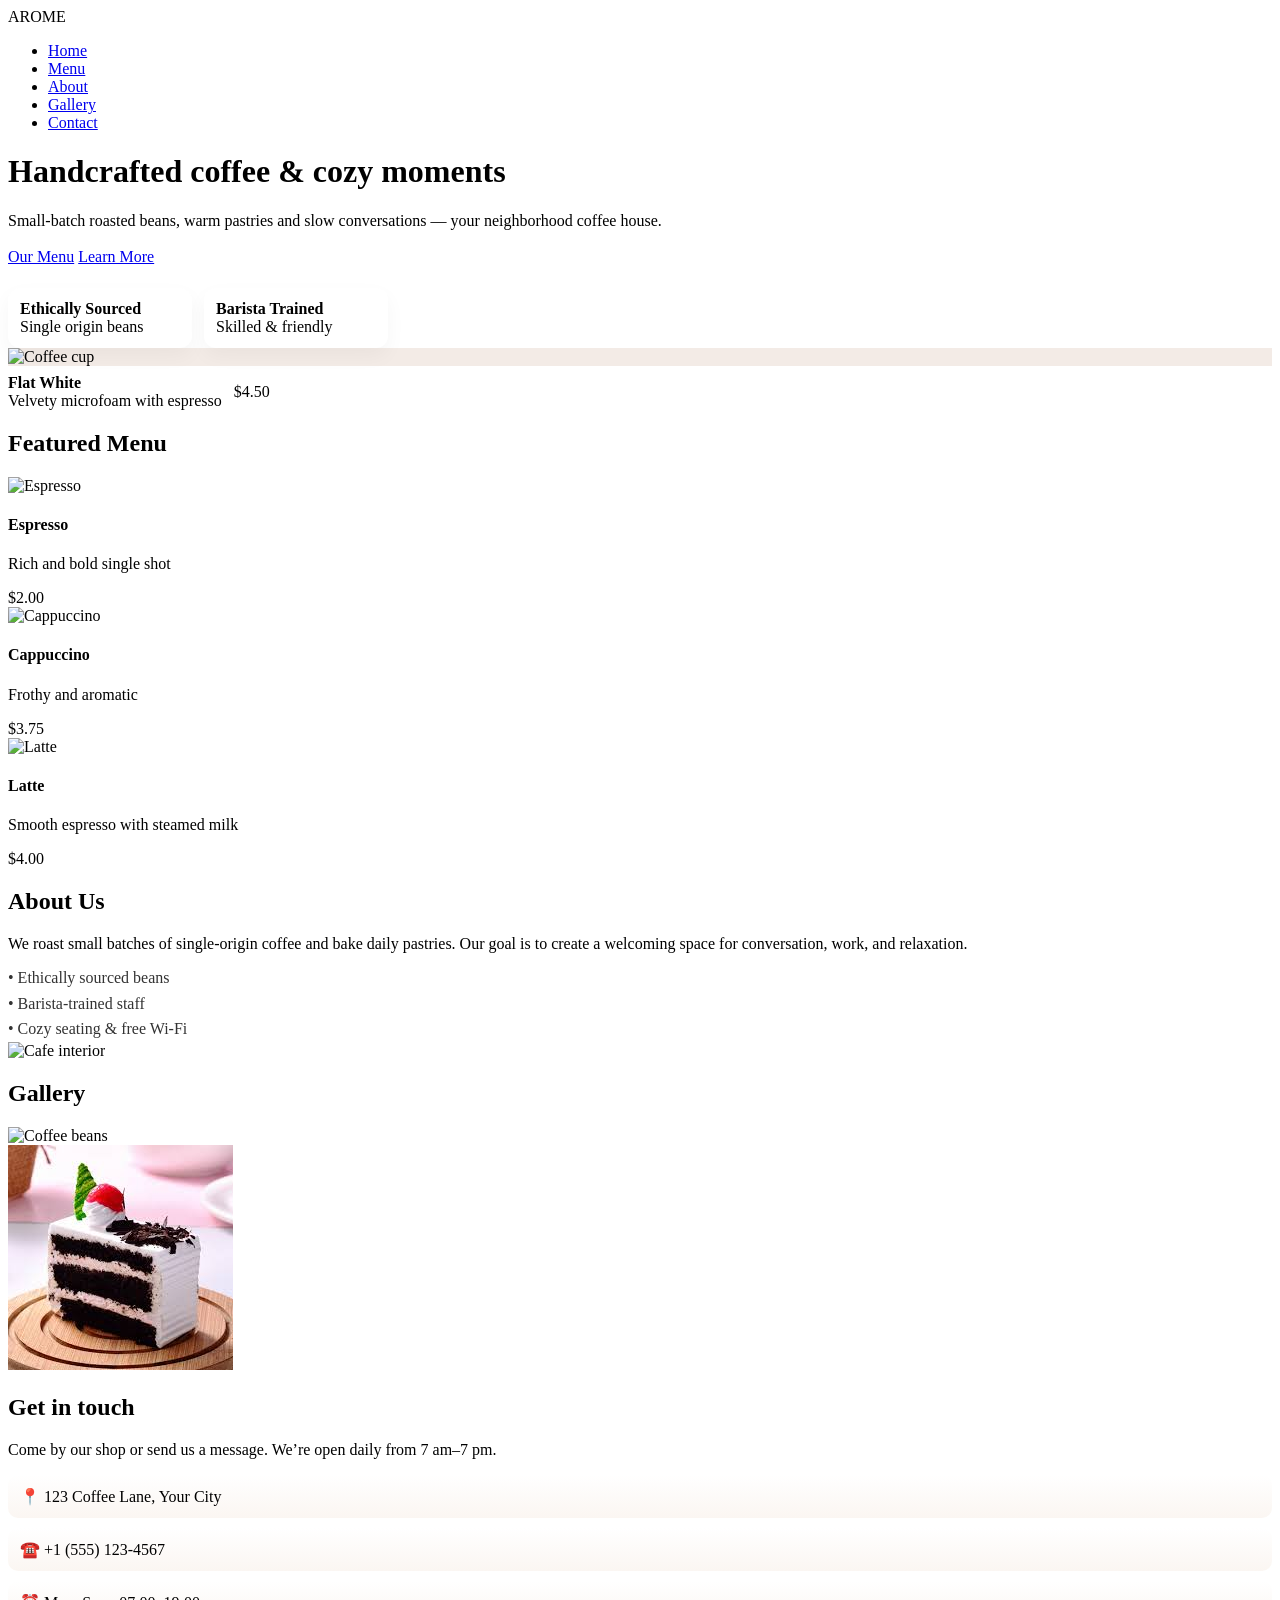
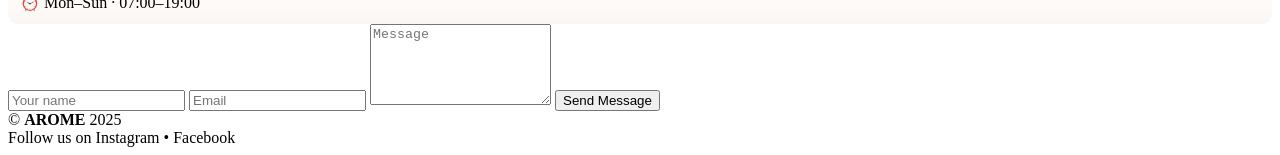
==== index.html @ aac61afc "Rename newindex.html to index.html" ====
<!doctype html>
<html lang="en">

<head>
  <meta charset="utf-8" />
  <meta name="viewport" content="width=device-width,initial-scale=1" />
  <title>Arome — Coffee Shop</title>


  <link href="https://fonts.googleapis.com/css2?family=Inter:wght@300;400;600;700;800&display=swap" rel="stylesheet">


  <link rel="stylesheet" href="stylesheet3.css">

</head>

<body>

  <header class="site-header">
    <div class="wrap topbar">
      <div class="brand">AROME</div>

      <nav class="topnav" aria-label="Primary navigation">
        <ul>
          <li><a href="#home">Home</a></li>
          <li><a href="#menu">Menu</a></li>
          <li><a href="#about">About</a></li>
          <li><a href="#gallery">Gallery</a></li>
          <li><a class="cta" href="#contact">Contact</a></li>
        </ul>
      </nav>
    </div>

    <div class="wrap hero" id="home">
      <div class="hero-left">
        <div class="fade-up">
          <h1>Handcrafted coffee & cozy moments</h1>
          <p class="muted">Small-batch roasted beans, warm pastries and slow conversations — your neighborhood coffee
            house.</p>

          <div class="cta-row" style="margin-top:18px">
            <a class="btn primary" href="#menu">Our Menu</a>
            <a class="btn ghost" href="#about">Learn More</a>
          </div>
        </div>

        <div style="display:flex;gap:12px;margin-top:22px;flex-wrap:wrap">
          <div
            style="background:#fff;padding:12px;border-radius:12px;box-shadow:0 8px 20px rgba(20,16,12,0.04);min-width:160px">
            <div style="font-weight:700">Ethically Sourced</div>
            <div class="muted small">Single origin beans</div>
          </div>
          <div
            style="background:#fff;padding:12px;border-radius:12px;box-shadow:0 8px 20px rgba(20,16,12,0.04);min-width:160px">
            <div style="font-weight:700">Barista Trained</div>
            <div class="muted small">Skilled & friendly</div>
          </div>
        </div>
      </div>

      <div>
        <div class="card fade-up delay">
          <div class="coffee-thumb" style="background:#f3ebe6">
            <img
              src="https://images.unsplash.com/photo-1509042239860-f550ce710b93?q=80&w=1200&auto=format&fit=crop&s=placeholder"
              alt="Coffee cup" style="width:100%;height:100%;display:block;object-fit:cover">
          </div>

          <div style="display:flex;align-items:center;gap:12px;margin-top:8px">
            <div>
              <strong>Flat White</strong>
              <div class="muted small">Velvety microfoam with espresso</div>
            </div>
            <div class="coffee-price">$4.50</div>
          </div>
        </div>
      </div>
    </div>
  </header>

  <main class="wrap">
    <section id="menu">
      <h2 class="section-title">Featured Menu</h2>

      <div class="menu-grid">
        <article class="menu-card fade-up">
          <img
            src="https://images.unsplash.com/photo-1511920170033-f8396924c348?q=80&w=800&auto=format&fit=crop&s=placeholder"
            alt="Espresso">
          <div class="meta">
            <h4>Espresso</h4>
            <p class="muted">Rich and bold single shot</p>
          </div>
          <div class="price">$2.00</div>
        </article>

        <article class="menu-card fade-up delay">
          <img
            src="https://images.unsplash.com/photo-1495474472287-4d71bcdd2085?q=80&w=800&auto=format&fit=crop&s=placeholder"
            alt="Cappuccino">
          <div class="meta">
            <h4>Cappuccino</h4>
            <p class="muted">Frothy and aromatic</p>
          </div>
          <div class="price">$3.75</div>
        </article>

        <article class="menu-card fade-up" style="animation-delay:.36s">
          <img
            src="https://images.unsplash.com/photo-1504754524776-8f4f37790ca0?q=80&w=800&auto=format&fit=crop&s=placeholder"
            alt="Latte">
          <div class="meta">
            <h4>Latte</h4>
            <p class="muted">Smooth espresso with steamed milk</p>
          </div>
          <div class="price">$4.00</div>
        </article>
      </div>
    </section>

    <section id="about">
      <h2 class="section-title">About Us</h2>
      <div class="about-grid">
        <div class="fade-up">
          <p class="muted" style="margin-bottom:12px">We roast small batches of single-origin coffee and bake daily
            pastries. Our goal is to create a welcoming space for conversation, work, and relaxation.</p>
          <ul style="list-style:none;padding-left:0;margin:0;color:#333;line-height:1.6">
            <li>• Ethically sourced beans</li>
            <li>• Barista-trained staff</li>
            <li>• Cozy seating & free Wi-Fi</li>
          </ul>
        </div>

        <div class="fade-up delay">
          <img
            src="https://images.unsplash.com/photo-1525457130190-3b2f7b9f2c96?q=80&w=1000&auto=format&fit=crop&s=placeholder"
            alt="Cafe interior">
        </div>
      </div>
    </section>

    <section id="gallery">
      <h2 class="section-title">Gallery</h2>
      <div class="gallery">
        <img
          src="https://images.unsplash.com/photo-1498804103079-a6351b050096?q=80&w=1200&auto=format&fit=crop&s=placeholder"
          alt="Coffee beans">
        <div class="stack">
          <img
            src="[data-uri]"
            alt="">
          <img src="https://encrypted-tbn0.gstatic.com/images?q=tbn:ANd9GcQMoLE6TZ_ADURDkSLPQWRAtfbE8QhmDcyB6g&s"
            alt="">
        </div>
      </div>
    </section>

    <section id="contact">
      <h2 class="section-title">Get in touch</h2>
      <div class="contact-grid">
        <div class="info-card fade-up">
          <p class="muted">Come by our shop or send us a message. We’re open daily from 7 am–7 pm.</p>
          <div style="display:grid;gap:10px;margin-top:12px">
            <div style="background:linear-gradient(180deg,#fff,#fbf6f2);padding:12px;border-radius:10px">📍 123 Coffee
              Lane, Your City</div>
            <div style="background:linear-gradient(180deg,#fff,#fbf6f2);padding:12px;border-radius:10px">☎️ +1 (555)
              123-4567</div>
            <div style="background:linear-gradient(180deg,#fff,#fbf6f2);padding:12px;border-radius:10px">⏰ Mon–Sun ·
              07:00–19:00</div>
          </div>
        </div>

        <form class="contact-form fade-up delay" onsubmit="return false;">
          <input type="text" placeholder="Your name" required>
          <input type="email" placeholder="Email" required>
          <textarea rows="5" placeholder="Message"></textarea>
          <button type="submit">Send Message</button>
        </form>
      </div>
    </section>
  </main>

  <footer class="site-footer">
    <div class="wrap footer-inner">
      <div>© <strong>AROME</strong> 2025</div>
      <div class="muted">Follow us on Instagram • Facebook</div>
    </div>
  </footer>

</body>

</html>
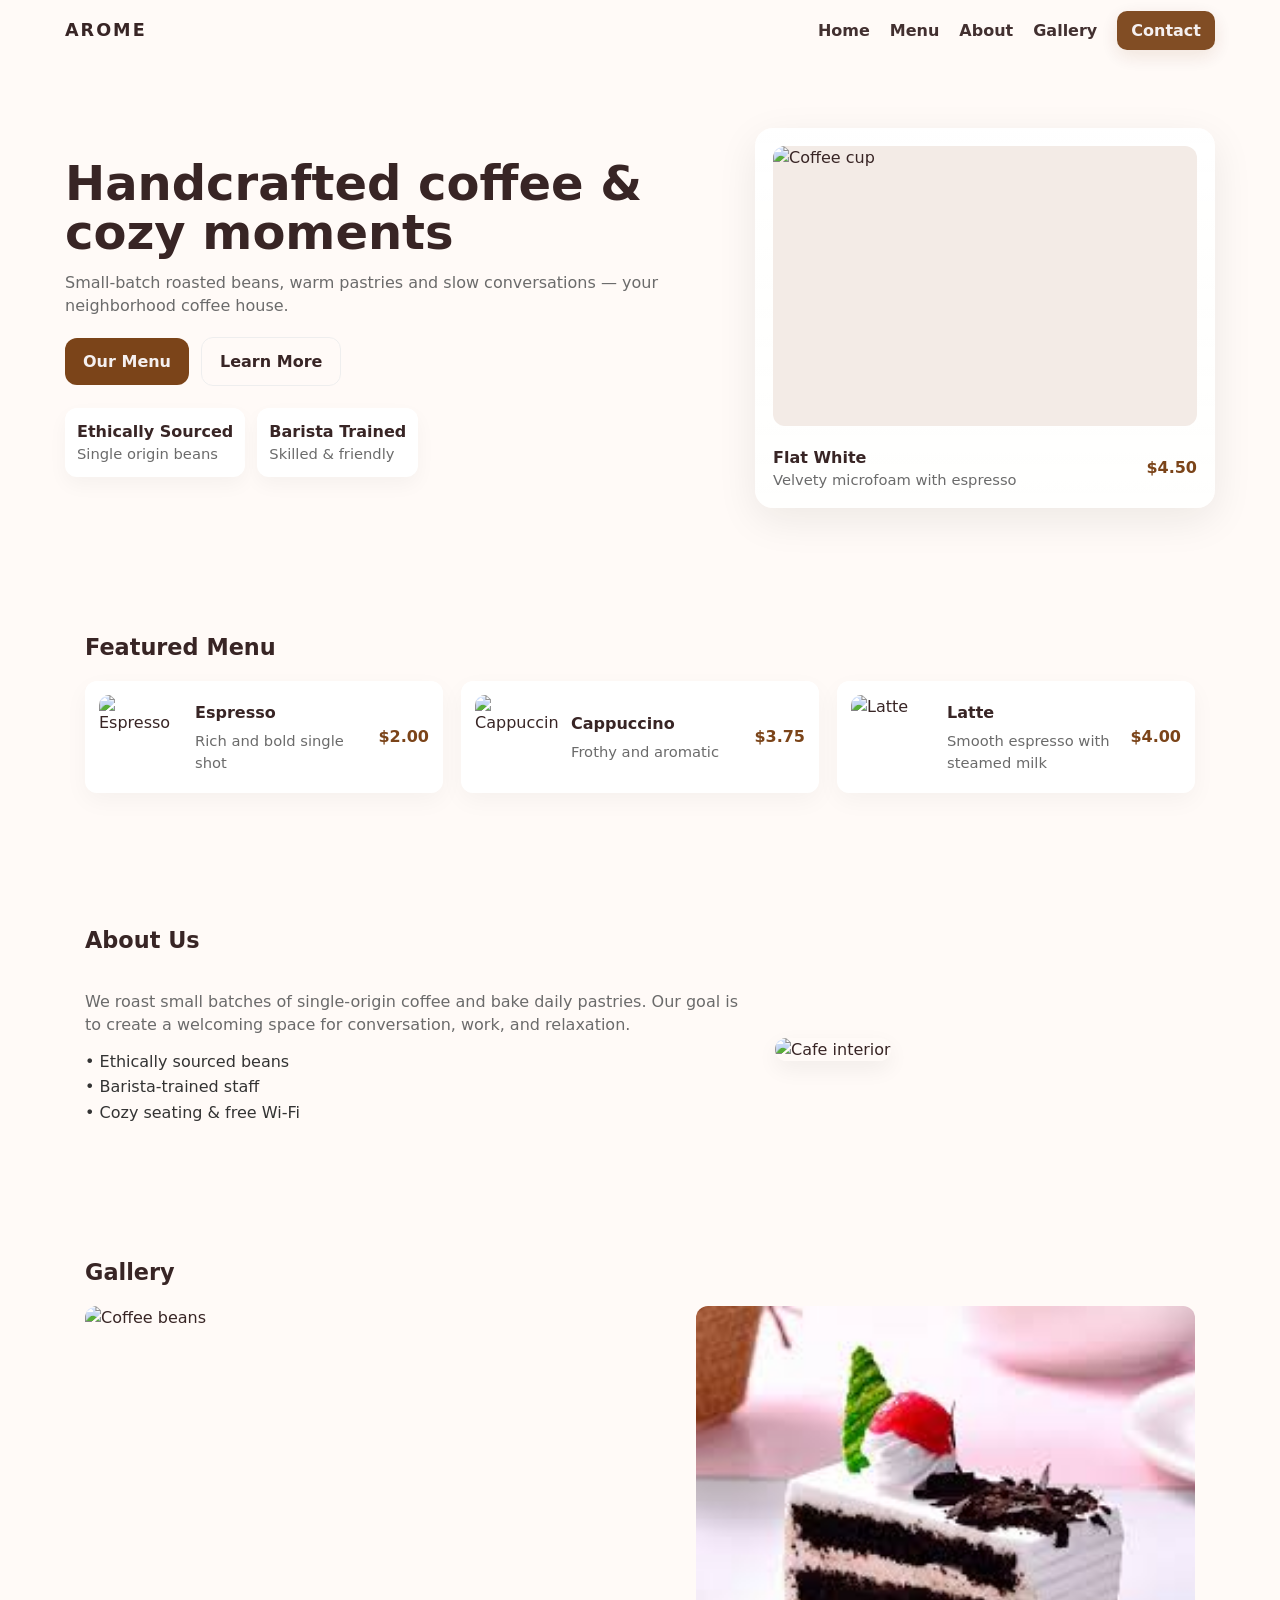
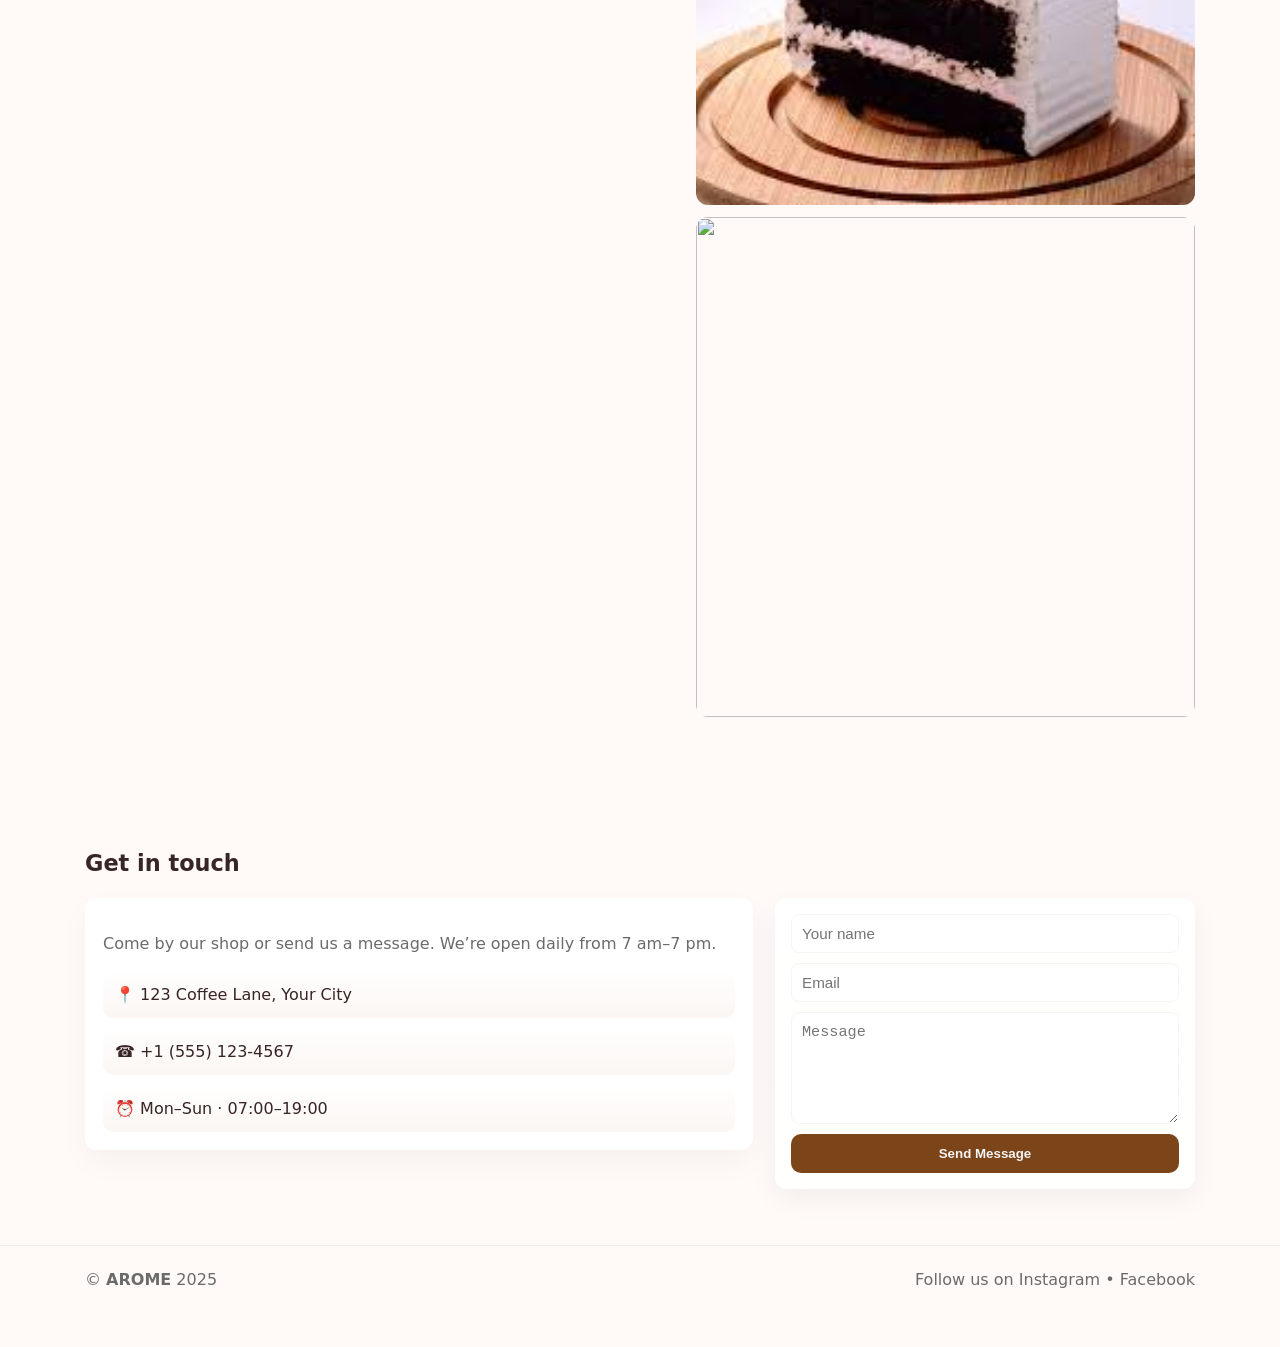
==== commit b02b3d4e: "Update stylesheet link in index.html" ====
--- a/index.html
+++ b/index.html
@@ -10,7 +10,7 @@
   <link href="https://fonts.googleapis.com/css2?family=Inter:wght@300;400;600;700;800&display=swap" rel="stylesheet">
 
 
-  <link rel="stylesheet" href="stylesheet3.css">
+  <link rel="stylesheet" href="stylesheet.css">
 
 </head>
 
--- a/stylesheet.css
+++ b/stylesheet.css
@@ -0,0 +1,327 @@
+* {
+  box-sizing: border-box;
+}
+html, body {
+  height: 100%;
+}
+body {
+  margin: 0;
+  font-family: "Inter", system-ui, -apple-system, "Segoe UI", Roboto, "Helvetica Neue", Arial;
+  background: rgb(255, 250, 247); 
+  color:rgb(56, 37, 37);
+  line-height: 1.45;
+}
+
+.wrap {
+  max-width: 1150px; 
+  margin: 0 auto;
+  padding: 0 20px;
+}
+
+header.site-header {
+  position: relative;
+  z-index: 10;
+}
+
+.topbar {
+  display: flex;
+  align-items: center;
+  gap: 20px;
+  padding: 18px 0;
+}
+
+.brand {
+  font-weight: 800;
+  letter-spacing: 2px;
+  color: rgb(56, 37, 37);
+  font-size: 1.1rem;
+}
+
+nav.topnav {
+  margin-left: auto;
+}
+.topnav ul {
+  display: flex;
+  gap: 20px;
+  list-style: none;
+  padding: 0;
+  margin: 0;
+  align-items: center;
+}
+.topnav a {
+  color:rgb(56, 37, 37);
+  text-decoration: none;
+  font-weight: 600;
+  opacity: 0.95;
+}
+.topnav a.cta {
+  background: rgb(123, 68, 25); 
+  color: rgb(245, 240, 240);
+  padding: 10px 14px;
+  border-radius: 10px;
+  box-shadow: 0 6px 20px rgba(123, 68, 25, 0.12);
+}
+
+.hero {
+  margin-top: 10px;
+  display: grid;
+  grid-template-columns: 1fr 460px;
+  gap: 28px;
+  align-items: center;
+  padding: 56px 0 48px;
+}
+.hero-left h1 {
+  font-size: 3rem;
+  margin: 0 0 14px;
+  line-height: 1.02;
+  color:rgb(56, 37, 37);
+}
+.hero-left p {
+  color: rgb(107, 107, 107); 
+  margin: 0 0 20px;
+  font-size: 1rem;
+}
+.hero-left .cta-row {
+  display: flex;
+  gap: 12px;
+  align-items: center;
+}
+
+.btn {
+  display: inline-block;
+  padding: 12px 18px;
+  border-radius: 12px;
+  font-weight: 700;
+  text-decoration: none;
+}
+.btn.primary {
+  background: rgb(123, 68, 25); /* was var(--accent) */
+  color: rgb(245, 240, 240);
+}
+.btn.ghost {
+  background: transparent;
+  border: 1px solid #eee;
+  color:rgb(56, 37, 37);
+}
+
+.card {
+  background: linear-gradient(180deg, rgba(255,255,255,0.9), rgba(255,255,255,0.85));
+  border-radius: 18px;
+  padding: 18px;
+  box-shadow: 0 12px 40px rgba(26,20,12,0.08);
+  display: flex;
+  flex-direction: column;
+  gap: 12px;
+}
+.card .coffee-thumb {
+  border-radius: 12px;
+  overflow: hidden;
+  height: 280px;
+}
+.coffee-price {
+  margin-left: auto;
+  color: rgb(123, 68, 25); 
+  font-weight: 800;
+}
+
+section {
+  padding: 56px 0;
+}
+.section-title {
+  font-size: 1.4rem;
+  margin-bottom: 18px;
+  color: rgb(56, 37, 37);
+  font-weight: 700;
+}
+
+.menu-grid {
+  display: grid;
+  grid-template-columns: repeat(3,1fr);
+  gap: 18px;
+}
+.menu-card {
+  background: rgb(255, 255, 255); 
+  border-radius: 12px;
+  padding: 14px;
+  display: flex;
+  gap: 12px;
+  align-items: center;
+  box-shadow: 0 8px 24px rgba(20,16,12,0.04);
+  transition: transform .28s ease, box-shadow .28s ease;
+}
+.menu-card:hover {
+  transform: translateY(-6px);
+  box-shadow: 0 18px 40px rgba(20,16,12,0.08);
+}
+.menu-card img {
+  width: 84px;
+  height: 84px;
+  object-fit: cover;
+  border-radius: 10px;
+  flex-shrink: 0;
+}
+.menu-card .meta {
+  flex: 1;
+}
+.menu-card h4 {
+  margin: 0 0 6px;
+  font-size: 1rem;
+}
+.menu-card p {
+  margin: 0;
+  color: rgb(107, 107, 107); 
+  font-size: 0.92rem;
+}
+.menu-card .price {
+  font-weight: 800;
+  color: rgb(123, 68, 25); 
+  font-size: 1rem;
+}
+
+.about-grid {
+  display: grid;
+  grid-template-columns: 1fr 420px;
+  gap: 22px;
+  align-items: center;
+}
+.about-grid img {
+  width: 100%;
+  height: 100%;
+  object-fit: cover;
+  border-radius: 12px;
+  box-shadow: 0 8px 22px rgba(20,16,12,0.06);
+}
+
+.gallery {
+  display: grid;
+  grid-template-columns: 1.2fr 1fr;
+  gap: 12px;
+}
+.gallery .stack {
+  display: grid;
+  grid-template-rows: 1fr 1fr;
+  gap: 12px;
+}
+.gallery img {
+  width: 100%;
+  height: 100%;
+  object-fit: cover;
+  border-radius: 12px;
+  display: block;
+}
+
+.contact-grid {
+  display: grid;
+  grid-template-columns: 1fr 420px;
+  gap: 22px;
+  align-items: start;
+}
+.info-card {
+  background: rgb(255, 255, 255); 
+  padding: 18px;
+  border-radius: 12px;
+  box-shadow: 0 12px 30px rgba(20,16,12,0.04);
+}
+.contact-form {
+  display: flex;
+  flex-direction: column;
+  gap: 10px;
+  background: linear-gradient(180deg, rgba(255,255,255,0.9), rgba(255,255,255,0.85));
+  padding: 16px;
+  border-radius: 12px;
+  box-shadow: 0 10px 28px rgba(20,16,12,0.05);
+}
+.contact-form input,
+.contact-form textarea {
+  border: 1px solid whitesmoke;
+  padding: 10px;
+  border-radius: 8px;
+  font-size: 0.95rem;
+  resize: vertical;
+}
+.contact-form button {
+  padding: 12px;
+  border-radius: 10px;
+  border: 0;
+  background: rgb(123, 68, 25);
+  color: whitesmoke;
+  font-weight: 700;
+  cursor: pointer;
+}
+
+footer.site-footer {
+  padding: 22px 0 56px;
+  border-top: 1px solid rgb(240, 233, 230);
+  color: rgb(107, 107, 107);
+}
+footer .footer-inner {
+  display: flex;
+  justify-content: space-between;
+  align-items: center;
+  gap: 12px;
+}
+
+@media (max-width:1100px){
+  .hero {
+    grid-template-columns: 1fr 360px;
+  }
+  .menu-grid {
+    grid-template-columns: repeat(2,1fr);
+  }
+  .about-grid {
+    grid-template-columns:1fr;
+  }
+  .contact-grid {
+    grid-template-columns:1fr;
+  }
+}
+
+@media (max-width:720px){
+  .hero {
+    grid-template-columns:1fr;
+    gap:18px;
+    padding:36px 0;
+  }
+  .topnav ul {
+    display:none;
+  }
+  .brand {
+    font-size:1.05rem;
+  }
+  .menu-grid {
+    grid-template-columns:1fr;
+  }
+  .gallery {
+    grid-template-columns:1fr;
+    grid-auto-rows:200px;
+  }
+  .hero-left h1 {
+    font-size:2rem;
+  }
+}
+
+.fade-up {
+  opacity:0;
+  transform: translateY(6px);
+  animation: fadeUp .6s ease forwards;
+  animation-delay: .12s;
+}
+.fade-up.delay {
+  animation-delay: .24s;
+}
+@keyframes fadeUp {
+  to {
+    opacity:1;
+    transform: none;
+  }
+}
+
+.muted {
+  color: rgb(107, 107, 107); 
+}
+.small {
+  font-size:0.92rem;
+}
+.center {
+  text-align: center;
+}
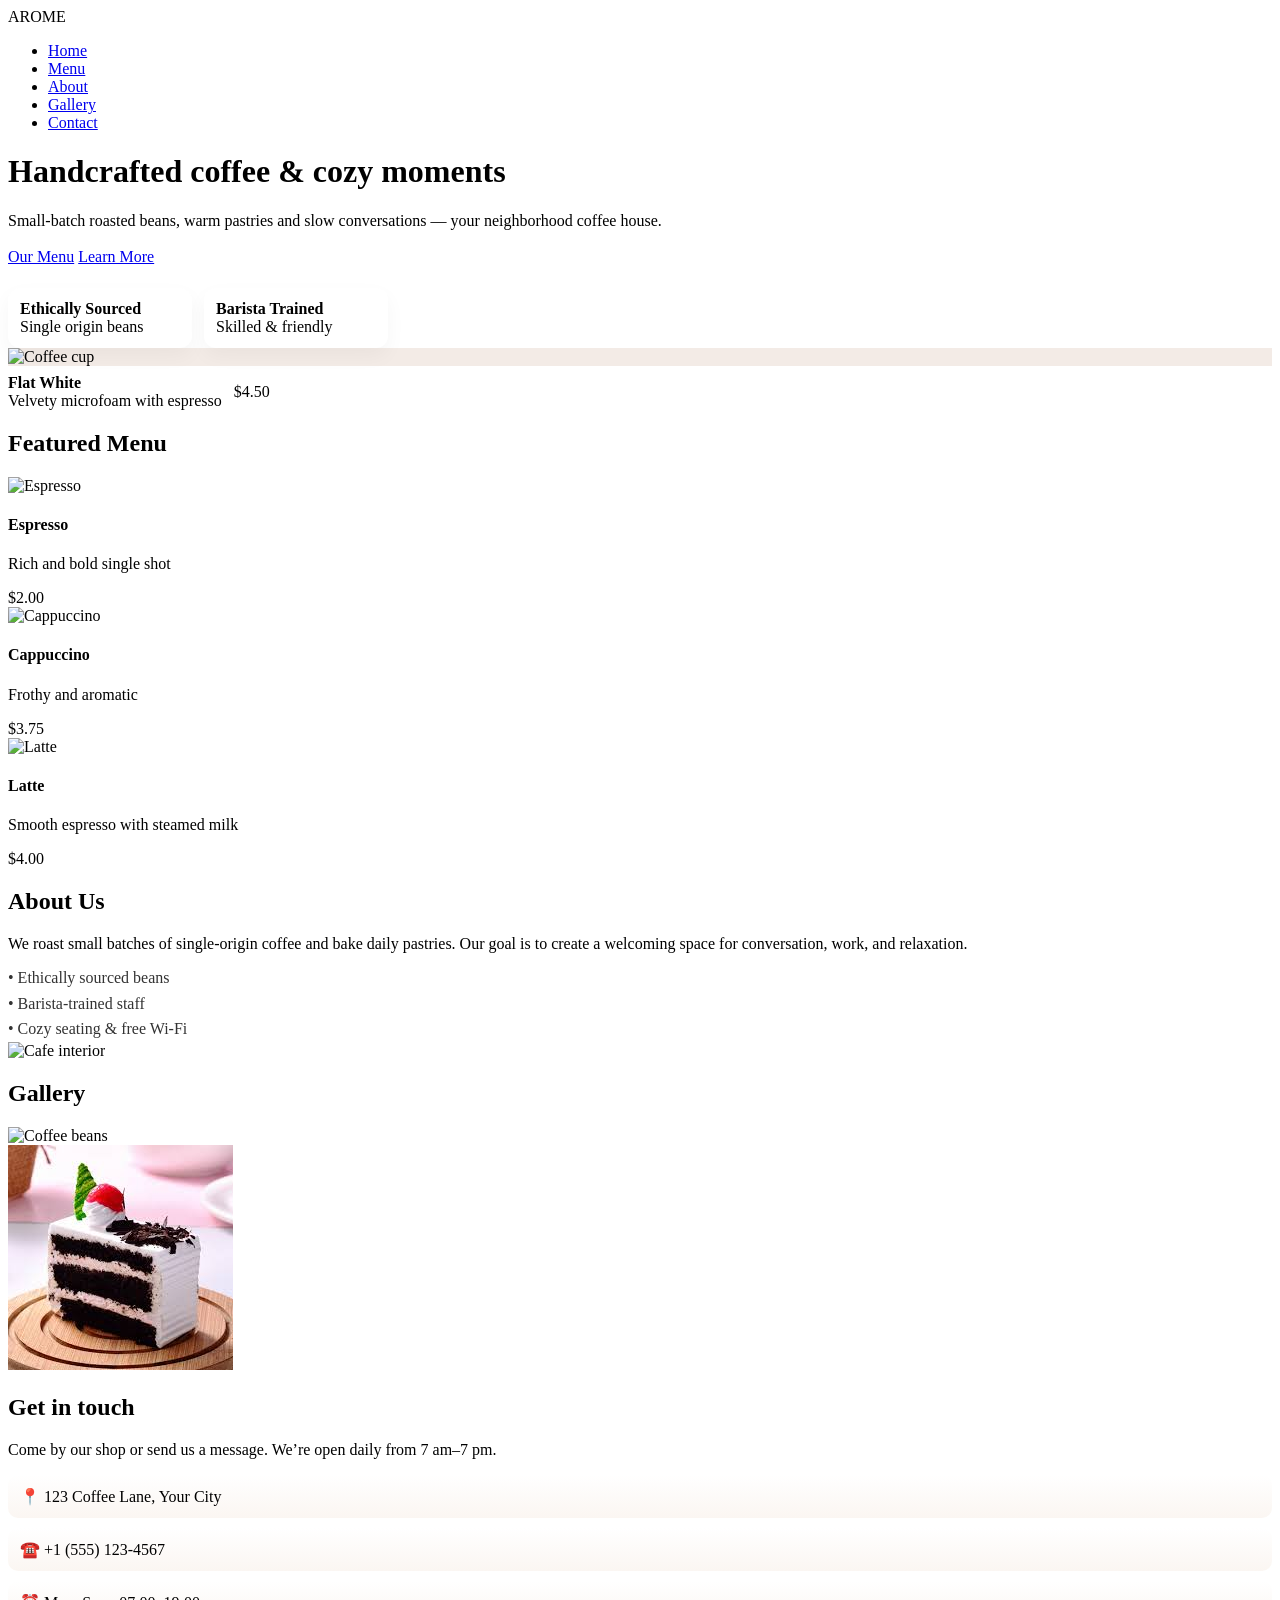
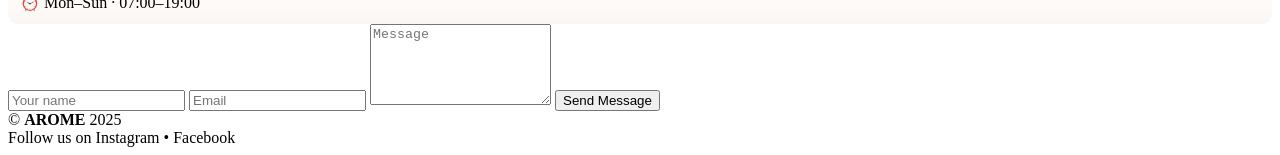
==== commit 3c024adc: "Change stylesheet link from stylesheet.css to stylesheet3.css" ====
--- a/index.html
+++ b/index.html
@@ -10,7 +10,7 @@
   <link href="https://fonts.googleapis.com/css2?family=Inter:wght@300;400;600;700;800&display=swap" rel="stylesheet">
 
 
-  <link rel="stylesheet" href="stylesheet.css">
+  <link rel="stylesheet" href="stylesheet3.css">
 
 </head>
 
